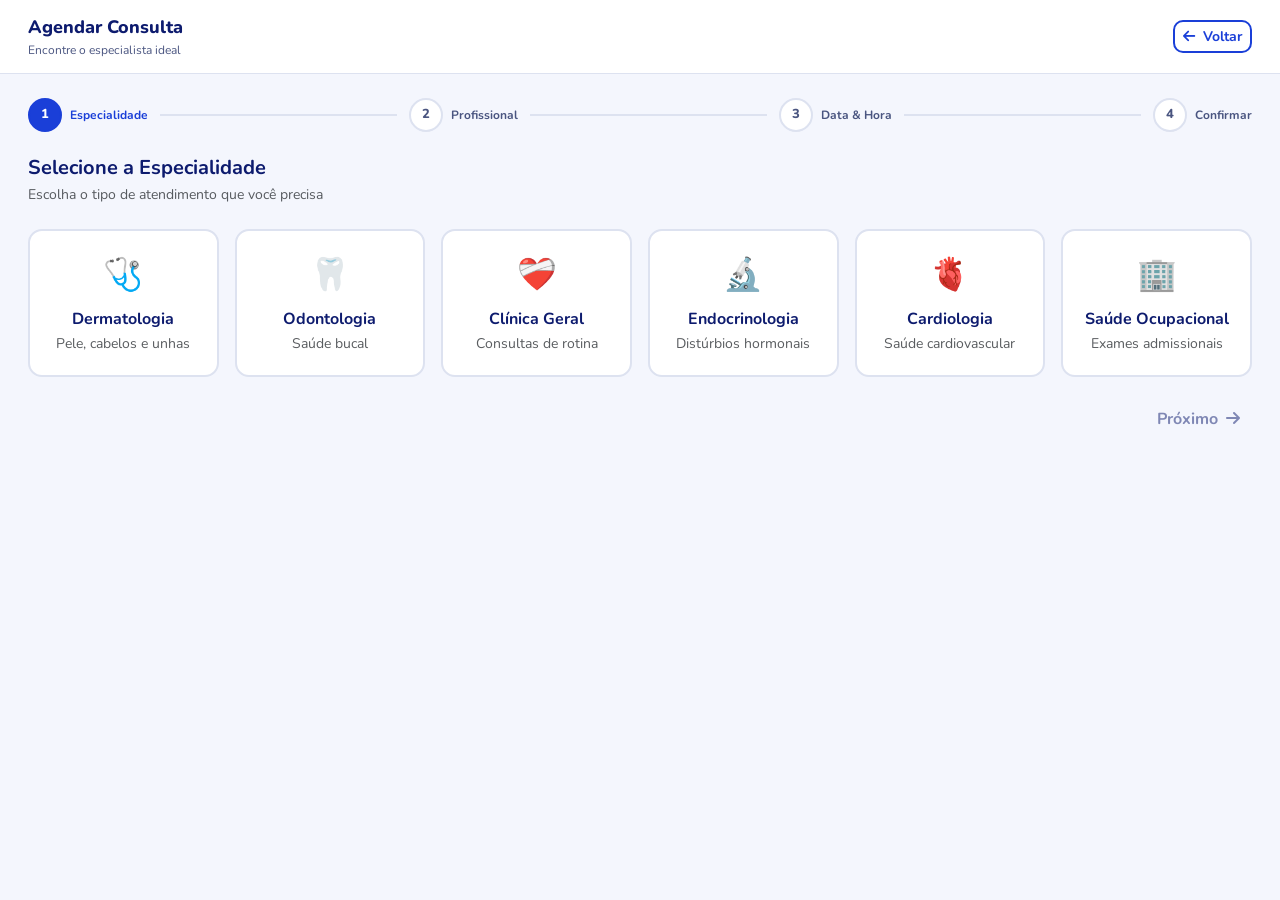
==== agendar.html @ 29ef1ad7 "feat: projeto Care(Us) - Challenge Care Plus Sprint 2" ====
<!DOCTYPE html>
<html lang="pt-BR">
<head>
  <meta charset="UTF-8">
  <meta name="viewport" content="width=device-width, initial-scale=1.0">
  <title>Care(Us) — Agendar Consulta</title>
  <link href="https://cdn.jsdelivr.net/npm/bootstrap@5.3.3/dist/css/bootstrap.min.css" rel="stylesheet">
  <link rel="stylesheet" href="https://cdnjs.cloudflare.com/ajax/libs/font-awesome/6.4.0/css/all.min.css">
  <link rel="stylesheet" href="css/style.css">
</head>
<body>

<div id="sidebarMount"></div>

<div class="main-content">

  <div class="topbar d-flex align-items-center justify-content-between">
    <div>
      <div class="page-title">Agendar Consulta</div>
      <div class="page-sub">Encontre o especialista ideal</div>
    </div>
    <a href="home.html" class="btn btn-cp-outline btn-sm">
      <i class="fas fa-arrow-left me-1"></i> Voltar
    </a>
  </div>

  <div class="page-wrapper">

    <!-- STEPPER -->
    <div class="stepper mb-4 fade-up">
      <div class="step-item active" id="si1">
        <div class="step-circle" id="sc1">1</div>
        <span class="step-label d-none d-sm-inline">Especialidade</span>
      </div>
      <div class="step-line" id="sl1"></div>
      <div class="step-item" id="si2">
        <div class="step-circle" id="sc2">2</div>
        <span class="step-label d-none d-sm-inline">Profissional</span>
      </div>
      <div class="step-line" id="sl2"></div>
      <div class="step-item" id="si3">
        <div class="step-circle" id="sc3">3</div>
        <span class="step-label d-none d-sm-inline">Data & Hora</span>
      </div>
      <div class="step-line" id="sl3"></div>
      <div class="step-item" id="si4">
        <div class="step-circle" id="sc4">4</div>
        <span class="step-label d-none d-sm-inline">Confirmar</span>
      </div>
    </div>

    <!-- PAINEL 1: Especialidade -->
    <div id="panel1">
      <h5 class="fw-bold mb-1">Selecione a Especialidade</h5>
      <p class="text-muted small mb-4">Escolha o tipo de atendimento que você precisa</p>

      <div class="row g-3 mb-4">
        <div class="col-6 col-md-4 col-lg-2">
          <div class="specialty-card" onclick="selectEspec(this,'Dermatologia')">
            <div style="font-size:32px;">🩺</div>
            <div class="fw-bold mt-2">Dermatologia</div>
            <small class="text-muted">Pele, cabelos e unhas</small>
          </div>
        </div>
        <div class="col-6 col-md-4 col-lg-2">
          <div class="specialty-card" onclick="selectEspec(this,'Odontologia')">
            <div style="font-size:32px;">🦷</div>
            <div class="fw-bold mt-2">Odontologia</div>
            <small class="text-muted">Saúde bucal</small>
          </div>
        </div>
        <div class="col-6 col-md-4 col-lg-2">
          <div class="specialty-card" onclick="selectEspec(this,'Clínica Geral')">
            <div style="font-size:32px;">❤️‍🩹</div>
            <div class="fw-bold mt-2">Clínica Geral</div>
            <small class="text-muted">Consultas de rotina</small>
          </div>
        </div>
        <div class="col-6 col-md-4 col-lg-2">
          <div class="specialty-card" onclick="selectEspec(this,'Endocrinologia')">
            <div style="font-size:32px;">🔬</div>
            <div class="fw-bold mt-2">Endocrinologia</div>
            <small class="text-muted">Distúrbios hormonais</small>
          </div>
        </div>
        <div class="col-6 col-md-4 col-lg-2">
          <div class="specialty-card" onclick="selectEspec(this,'Cardiologia')">
            <div style="font-size:32px;">🫀</div>
            <div class="fw-bold mt-2">Cardiologia</div>
            <small class="text-muted">Saúde cardiovascular</small>
          </div>
        </div>
        <div class="col-6 col-md-4 col-lg-2">
          <div class="specialty-card" onclick="selectEspec(this,'Saúde Ocupacional')">
            <div style="font-size:32px;">🏢</div>
            <div class="fw-bold mt-2">Saúde Ocupacional</div>
            <small class="text-muted">Exames admissionais</small>
          </div>
        </div>
      </div>

      <div class="text-end">
        <button class="btn btn-cp-primary" id="btnProx1" onclick="goStep(2)" disabled
                style="opacity:.5; cursor:not-allowed;">
          Próximo <i class="fas fa-arrow-right ms-1"></i>
        </button>
      </div>
    </div>

    <!-- PAINEL 2: Profissional -->
    <div id="panel2" class="d-none">
      <div class="d-flex align-items-center justify-content-between mb-3">
        <div>
          <h5 class="fw-bold mb-0">Escolha o Profissional</h5>
          <small class="text-muted" id="specLabel">3 resultados encontrados</small>
        </div>
        <button class="btn btn-cp-outline btn-sm" onclick="goStep(1)">
          <i class="fas fa-arrow-left me-1"></i> Voltar
        </button>
      </div>

      <!-- Filtros -->
      <div class="d-flex flex-wrap gap-2 mb-3">
        <button class="btn btn-sm btn-cp-primary" onclick="filterToggle(this)">Disponível hoje</button>
        <button class="btn btn-sm btn-cp-outline" onclick="filterToggle(this)">Aceita meu plano</button>
        <button class="btn btn-sm btn-cp-outline" onclick="filterToggle(this)">Desconto Prata</button>
        <button class="btn btn-sm btn-cp-outline" onclick="filterToggle(this)">Mais próximo</button>
      </div>

      <!-- Médico 1 -->
      <div class="cp-card p-3 mb-3 fade-up" style="cursor:pointer;" onclick="selectMedico('Dr. José Amaral','Alameda Araguaia, 871 – Alphaville/SP')">
        <div class="d-flex align-items-center gap-3">
          <div class="doctor-avatar" style="width:56px;height:56px;border-radius:14px;font-size:18px;">JA</div>
          <div class="flex-grow-1">
            <div class="fw-bold">Dr. José Amaral</div>
            <small class="text-muted">CRM 12.345/SP · Dermatologista</small>
            <div class="d-flex flex-wrap gap-1 mt-1">
              <span class="badge" style="background:var(--cp-gray-bg);color:var(--cp-gray-text);">🏥 Alphaville</span>
              <span class="badge" style="background:#E8F5E9;color:#2E7D32;">✓ Plano aceito</span>
              <span class="badge" style="background:#F3E5F5;color:#7B1FA2;">⭐ Desconto Prata</span>
            </div>
          </div>
          <div class="text-end flex-shrink-0">
            <div style="font-size:11px;color:var(--cp-gray-text);">Próx. disponível</div>
            <div class="fw-bold" style="color: var(--cp-blue);">Dom, 26/04</div>
            <div style="font-size:11px;color:var(--cp-green);">✓ Cobertura total</div>
          </div>
        </div>
      </div>

      <!-- Médico 2 -->
      <div class="cp-card p-3 mb-3 fade-up" style="cursor:pointer;" onclick="selectMedico('Dra. Cintia Costa','Av. das Nações Unidas, 12.901 – SP')">
        <div class="d-flex align-items-center gap-3">
          <div class="doctor-avatar" style="width:56px;height:56px;border-radius:14px;font-size:18px;background:linear-gradient(135deg,#7986CB,#00BCD4);">CC</div>
          <div class="flex-grow-1">
            <div class="fw-bold">Dra. Cintia Costa</div>
            <small class="text-muted">CRM 8.711/SP · Dermatologista</small>
            <div class="d-flex flex-wrap gap-1 mt-1">
              <span class="badge" style="background:var(--cp-gray-bg);color:var(--cp-gray-text);">🏥 Nações Unidas</span>
              <span class="badge" style="background:#F3E5F5;color:#7B1FA2;">⭐ Desconto Prata</span>
            </div>
          </div>
          <div class="text-end flex-shrink-0">
            <div style="font-size:11px;color:var(--cp-gray-text);">Próx. disponível</div>
            <div class="fw-bold" style="color: var(--cp-green);">Hoje, 17:35</div>
            <div style="font-size:11px;color:var(--cp-gray-text);">A partir de R$ 150,00</div>
          </div>
        </div>
      </div>

      <!-- Médico 3 -->
      <div class="cp-card p-3 fade-up" style="cursor:pointer;" onclick="selectMedico('Dr. Flávio Santos','Rua Luís Coelho, 223 – Consolação')">
        <div class="d-flex align-items-center gap-3">
          <div class="doctor-avatar" style="width:56px;height:56px;border-radius:14px;font-size:18px;background:linear-gradient(135deg,#43A047,#1B5E20);">FS</div>
          <div class="flex-grow-1">
            <div class="fw-bold">Dr. Flávio Santos</div>
            <small class="text-muted">CRM 5.632/SP · Dermatologista</small>
            <div class="d-flex flex-wrap gap-1 mt-1">
              <span class="badge" style="background:var(--cp-gray-bg);color:var(--cp-gray-text);">🏥 Consolação</span>
              <span class="badge" style="background:var(--cp-gray-bg);color:var(--cp-gray-text);">🚗 10 km</span>
              <span class="badge" style="background:#E8F5E9;color:#2E7D32;">✓ Plano aceito</span>
            </div>
          </div>
          <div class="text-end flex-shrink-0">
            <div style="font-size:11px;color:var(--cp-gray-text);">Próx. disponível</div>
            <div class="fw-bold" style="color: var(--cp-blue);">Sáb, 03/05</div>
            <div style="font-size:11px;color:var(--cp-green);">✓ Cobertura total</div>
          </div>
        </div>
      </div>
    </div>

    <!-- PAINEL 3: Data & Hora -->
    <div id="panel3" class="d-none">
      <div class="d-flex align-items-center justify-content-between mb-4">
        <div>
          <h5 class="fw-bold mb-0" id="medicoTitle">Agendar com Dr. José Amaral</h5>
          <small class="text-muted" id="medicoAddr">Alameda Araguaia, 871 – Alphaville/SP</small>
        </div>
        <button class="btn btn-cp-outline btn-sm" onclick="goStep(2)">
          <i class="fas fa-arrow-left me-1"></i> Voltar
        </button>
      </div>

      <div class="row g-4">
        <div class="col-md-6">
          <div class="cp-card p-4">
            <h6 class="fw-bold mb-3"><i class="fas fa-calendar me-1"></i> Escolha o Dia</h6>
            <div id="calendarioPrincipal"></div>
          </div>
        </div>
        <div class="col-md-6">
          <div class="cp-card p-4">
            <h6 class="fw-bold mb-3"><i class="fas fa-clock me-1"></i> Horários Disponíveis</h6>
            <p class="text-muted small" id="dataSelecionada">Selecione um dia no calendário</p>
            <div class="d-flex flex-wrap gap-2 mb-4">
              <span class="time-slot" onclick="selTime(this)">08:30</span>
              <span class="time-slot" onclick="selTime(this)">09:00</span>
              <span class="time-slot" onclick="selTime(this)">10:00</span>
              <span class="time-slot" onclick="selTime(this)">11:00</span>
              <span class="time-slot selected" onclick="selTime(this)">15:00</span>
              <span class="time-slot" onclick="selTime(this)">15:30</span>
              <span class="time-slot" onclick="selTime(this)">16:15</span>
              <span class="time-slot" onclick="selTime(this)">18:30</span>
            </div>
            <div class="mb-3">
              <label class="form-label fw-bold small">Observações</label>
              <textarea class="form-control" rows="3" placeholder="Descreva o motivo da consulta..."></textarea>
            </div>
            <div class="text-end">
              <button class="btn btn-cp-primary" onclick="goStep(4)">
                Continuar <i class="fas fa-arrow-right ms-1"></i>
              </button>
            </div>
          </div>
        </div>
      </div>
    </div>

    <!-- PAINEL 4: Confirmação -->
    <div id="panel4" class="d-none">
      <div class="d-flex align-items-center justify-content-between mb-4">
        <div>
          <h5 class="fw-bold mb-0">Confirmar Agendamento</h5>
          <small class="text-muted">Revise os dados antes de confirmar</small>
        </div>
        <button class="btn btn-cp-outline btn-sm" onclick="goStep(3)">
          <i class="fas fa-arrow-left me-1"></i> Voltar
        </button>
      </div>

      <div class="row g-4">
        <div class="col-lg-7">
          <!-- Resumo -->
          <div class="cp-card p-4 mb-3 fade-up"
               style="background: linear-gradient(135deg,#E8ECFF,#E0F9FB);border-color: var(--cp-blue);">
            <div class="row g-3">
              <div class="col-12">
                <small class="text-muted fw-bold">Profissional</small>
                <div class="fw-bold" id="confMedico">Dr. José Amaral</div>
                <small class="text-muted">Dermatologista</small>
              </div>
              <div class="col-md-6">
                <small class="text-muted fw-bold">Clínica</small>
                <div class="fw-bold" id="confAddr">Alameda Araguaia, 871 – Alphaville/SP</div>
              </div>
              <div class="col-md-6">
                <small class="text-muted fw-bold">Data e Hora</small>
                <div class="fw-bold">Dom, 26/04/2026 · 15:00</div>
              </div>
              <div class="col-md-6">
                <small class="text-muted fw-bold">Deslocamento</small>
                <div class="fw-bold">🚗 10 km · ~15 min (leve)</div>
              </div>
              <div class="col-md-6">
                <small class="text-muted fw-bold">Clima previsto</small>
                <div class="fw-bold">☀️ 29°C · Ensolarado</div>
              </div>
            </div>
          </div>

          <!-- Recompensa -->
          <div class="p-3 rounded-3 mb-3 d-flex align-items-center gap-3 fade-up"
               style="background:linear-gradient(135deg, var(--cp-blue-dark), var(--cp-blue)); color:#fff;">
            <span style="font-size:28px;">🏆</span>
            <div>
              <div class="fw-bold">+20 Care Points pelo agendamento!</div>
              <small style="opacity:.75;">Compareça e ganhe mais +50 pts. Cancele com 48h+ e ganhe +20 pts.</small>
            </div>
          </div>

          <!-- Integrações -->
          <div class="cp-card p-3 fade-up">
            <h6 class="fw-bold mb-3">Integrações disponíveis</h6>
            <div class="d-grid gap-2">
              <button class="btn btn-cp-outline btn-sm text-start" onclick="showToast('Adicionado ao Google Agenda!','success')">
                <i class="fab fa-google me-2" style="color:#EA4335;"></i> Sincronizar com Google Agenda
              </button>
              <button class="btn btn-cp-outline btn-sm text-start" onclick="showToast('Abrindo rota no Waze...','info')">
                <span class="me-2">🗺️</span> Planejar rota no Waze
              </button>
              <button class="btn btn-cp-outline btn-sm text-start" onclick="showToast('Disponível após a consulta.','info')">
                <i class="fas fa-rotate me-2"></i> Agendar consulta de retorno
              </button>
            </div>
          </div>
        </div>

        <div class="col-lg-5">
          <div class="cp-card p-4 fade-up">
            <h6 class="fw-bold mb-3">Resumo</h6>
            <table class="table table-sm">
              <tbody>
                <tr><td class="text-muted small">Especialidade</td><td class="fw-bold small">Dermatologia</td></tr>
                <tr><td class="text-muted small">Médico</td><td class="fw-bold small" id="resumoMedico">Dr. José Amaral</td></tr>
                <tr><td class="text-muted small">Data</td><td class="fw-bold small">26/04/2026</td></tr>
                <tr><td class="text-muted small">Hora</td><td class="fw-bold small">15:00</td></tr>
                <tr><td class="text-muted small">Cobertura</td><td><span class="badge" style="background:#E8F5E9;color:#2E7D32;">✓ Plano aceito</span></td></tr>
              </tbody>
            </table>
            <button class="btn btn-cp-primary btn-lg w-100" onclick="finalizar()">
              <i class="fas fa-check me-2"></i> Confirmar Agendamento
            </button>
            <p class="text-muted text-center mt-2" style="font-size:11px;">
              A consulta será confirmada pela nossa equipe
            </p>
          </div>
        </div>
      </div>
    </div>

    <!-- PAINEL SUCESSO -->
    <div id="panelSucesso" class="d-none text-center py-5 fade-up">
      <div style="font-size:64px;" class="mb-3">🎉</div>
      <h3 class="fw-black" style="color: var(--cp-blue);">Consulta Agendada!</h3>
      <p class="text-muted">Dr. José Amaral · Dom, 26/04 · 15:00</p>
      <div class="d-inline-block rounded-3 p-3 mb-4"
           style="background:linear-gradient(135deg,var(--cp-blue-dark),var(--cp-blue));color:#fff;">
        <div class="small" style="opacity:.75;">Care Points ganhos</div>
        <div class="fw-black" style="font-size:36px;color:var(--cp-cyan);">+20 CP</div>
        <div class="small" style="opacity:.75;">Saldo total: <strong>645 pts</strong></div>
      </div>
      <div class="d-flex justify-content-center flex-wrap gap-2">
        <a href="home.html" class="btn btn-cp-primary">
          <i class="fas fa-house me-1"></i> Ir para Início
        </a>
        <button class="btn btn-cp-outline" onclick="showToast('Adicionado ao Google Agenda!','success')">
          <i class="fab fa-google me-1"></i> Google Agenda
        </button>
        <button class="btn btn-cp-outline" onclick="showToast('Abrindo Waze...','info')">
          <i class="fas fa-location-arrow me-1"></i> Waze
        </button>
      </div>
    </div>

  </div><!-- /page-wrapper -->
</div><!-- /main-content -->

<script src="https://cdn.jsdelivr.net/npm/bootstrap@5.3.3/dist/js/bootstrap.bundle.min.js"></script>
<script src="js/app.js"></script>
<script src="js/sidebar.js"></script>
<script>
  let currentStep = 1;
  let especSelecionada = '';
  let medicoSelecionado = '';

  document.addEventListener('DOMContentLoaded', () => {
    buildSidebar('agendar');
  });

  function goStep(n) {
    // Esconde todos os painéis
    ['panel1','panel2','panel3','panel4'].forEach(id => {
      document.getElementById(id).classList.add('d-none');
    });
    document.getElementById('panel' + n).classList.remove('d-none');
    currentStep = n;

    // Atualiza o stepper
    for (let i = 1; i <= 4; i++) {
      const si = document.getElementById('si' + i);
      const sc = document.getElementById('sc' + i);
      si.classList.remove('active', 'done');
      sc.innerHTML = i;
      if (i < 4) document.getElementById('sl' + i)?.classList.remove('done');
    }
    for (let i = 1; i < n; i++) {
      document.getElementById('si' + i).classList.add('done');
      document.getElementById('sc' + i).innerHTML = '<i class="fas fa-check" style="font-size:11px;"></i>';
      if (i < 4) document.getElementById('sl' + i)?.classList.add('done');
    }
    document.getElementById('si' + n).classList.add('active');
    window.scrollTo({ top: 0, behavior: 'smooth' });

    // Inicia calendário no passo 3
    if (n === 3) renderCalendar('calendarioPrincipal', d => {
      const dias = ['Dom','Seg','Ter','Qua','Qui','Sex','Sáb'];
      const meses = ['Jan','Fev','Mar','Abr','Mai','Jun','Jul','Ago','Set','Out','Nov','Dez'];
      document.getElementById('dataSelecionada').textContent =
        `${dias[d.getDay()]}, ${d.getDate()} de ${meses[d.getMonth()]} de ${d.getFullYear()}`;
    });
  }

  function selectEspec(el, nome) {
    document.querySelectorAll('.specialty-card').forEach(c => c.classList.remove('selected'));
    el.classList.add('selected');
    especSelecionada = nome;
    const btn = document.getElementById('btnProx1');
    btn.disabled = false;
    btn.style.opacity = '1';
    btn.style.cursor = 'pointer';
    document.getElementById('specLabel').textContent = `3 resultados para "${nome}"`;
  }

  function selectMedico(nome, addr) {
    medicoSelecionado = nome;
    document.getElementById('medicoTitle').textContent = `Agendar com ${nome}`;
    document.getElementById('medicoAddr').textContent = addr;
    document.getElementById('confMedico').textContent = nome;
    document.getElementById('confAddr').textContent = addr;
    document.getElementById('resumoMedico').textContent = nome;
    goStep(3);
  }

  function selTime(el) {
    document.querySelectorAll('.time-slot').forEach(t => t.classList.remove('selected'));
    el.classList.add('selected');
  }

  function filterToggle(btn) {
    btn.classList.toggle('btn-cp-primary');
    btn.classList.toggle('btn-cp-outline');
  }

  function finalizar() {
    ['panel1','panel2','panel3','panel4'].forEach(id => {
      document.getElementById(id).classList.add('d-none');
    });
    document.getElementById('panelSucesso').classList.remove('d-none');

    // Marca todos os steps como concluídos
    for (let i = 1; i <= 4; i++) {
      document.getElementById('si' + i).classList.add('done');
      document.getElementById('sc' + i).innerHTML = '<i class="fas fa-check" style="font-size:11px;"></i>';
    }
    showToast('Consulta agendada! +20 Care Points adicionados! 🎉', 'success', 5000);
    window.scrollTo({ top: 0, behavior: 'smooth' });
  }
</script>
</body>
</html>
---- css/style.css ----
/* =============================================
   Care(Us) — Custom CSS
   Bootstrap 5 + customizações da identidade
   ============================================= */

/* --- Google Fonts --- */
@import url('https://fonts.googleapis.com/css2?family=Nunito:wght@400;600;700;800;900&display=swap');

/* --- Variáveis globais --- */
:root {
  --cp-blue:        #1A3FD8;
  --cp-blue-dark:   #0D1B6E;
  --cp-cyan:        #00C2D4;
  --cp-green:       #00A878;
  --cp-gold:        #F5A623;
  --cp-red:         #E8394C;
  --cp-gray-bg:     #F4F6FD;
  --cp-gray-text:   #4A5580;
  --cp-border:      #DDE2F0;
  --cp-sidebar-w:   240px;
}

/* --- Reset geral --- */
* { box-sizing: border-box; }

body {
  font-family: 'Nunito', sans-serif;
  background-color: var(--cp-gray-bg);
  color: var(--cp-blue-dark);
}

/* =============================================
   SIDEBAR
   ============================================= */
.sidebar {
  position: fixed;
  top: 0; left: 0;
  width: var(--cp-sidebar-w);
  height: 100vh;
  background: linear-gradient(180deg, var(--cp-blue-dark) 0%, var(--cp-blue) 100%);
  display: flex;
  flex-direction: column;
  z-index: 1000;
  transition: transform .3s ease;
  overflow-y: auto;
}

.sidebar-brand {
  padding: 24px 20px 16px;
  border-bottom: 1px solid rgba(255,255,255,.1);
}

.sidebar-brand .brand-name {
  font-size: 22px;
  font-weight: 900;
  color: #fff;
  line-height: 1;
}

.sidebar-brand .brand-name span { color: var(--cp-cyan); }

.sidebar-brand small {
  display: block;
  font-size: 11px;
  color: rgba(255,255,255,.45);
  margin-top: 2px;
}

.sidebar-user {
  display: flex;
  align-items: center;
  gap: 10px;
  padding: 16px 20px;
  border-bottom: 1px solid rgba(255,255,255,.1);
}

.sidebar-user img {
  width: 40px; height: 40px;
  border-radius: 50%;
  border: 2px solid var(--cp-cyan);
  object-fit: cover;
}

.sidebar-user .user-name  { font-weight: 700; color: #fff; font-size: 13px; }
.sidebar-user .user-level { font-size: 11px; color: var(--cp-cyan); font-weight: 600; }

/* Nav links */
.sidebar .nav-section {
  padding: 12px 20px 4px;
  font-size: 10px;
  font-weight: 800;
  color: rgba(255,255,255,.3);
  letter-spacing: 1.5px;
  text-transform: uppercase;
}

.sidebar .nav-link {
  display: flex;
  align-items: center;
  gap: 10px;
  padding: 10px 20px;
  color: rgba(255,255,255,.65);
  font-size: 14px;
  font-weight: 600;
  border-left: 3px solid transparent;
  transition: all .2s;
  text-decoration: none;
}

.sidebar .nav-link:hover {
  background: rgba(255,255,255,.07);
  color: #fff;
}

.sidebar .nav-link.active {
  background: rgba(0,194,212,.12);
  color: var(--cp-cyan);
  border-left-color: var(--cp-cyan);
}

.sidebar .nav-link i { width: 18px; text-align: center; font-size: 14px; }

/* CarePoints box */
.sidebar-points {
  margin: 12px 14px;
  background: rgba(0,194,212,.1);
  border: 1px solid rgba(0,194,212,.25);
  border-radius: 12px;
  padding: 14px;
}

.sidebar-points .pts-label { font-size: 11px; color: rgba(255,255,255,.55); font-weight: 600; }
.sidebar-points .pts-val   { font-size: 28px; font-weight: 900; color: var(--cp-cyan); line-height: 1.1; }
.sidebar-points .pts-sub   { font-size: 11px; color: rgba(255,255,255,.35); }

/* =============================================
   MAIN CONTENT
   ============================================= */
.main-content {
  margin-left: 0;
  min-height: 100vh;
  width: 100%;
}

/* Topbar */
.topbar {
  background: #fff;
  border-bottom: 1px solid var(--cp-border);
  padding: 14px 28px;
  position: sticky;
  top: 0;
  z-index: 500;
  width: 100%;
}

.topbar .page-title  { font-weight: 800; font-size: 18px; color: var(--cp-blue-dark); }
.topbar .page-sub    { font-size: 12px; color: var(--cp-gray-text); }

/* Page wrapper */
.page-wrapper { padding: 24px 28px; }

/* =============================================
   CARDS CUSTOMIZADOS
   ============================================= */
.cp-card {
  background: #fff;
  border: 1px solid var(--cp-border);
  border-radius: 16px;
  box-shadow: 0 2px 12px rgba(26,63,216,.06);
  transition: box-shadow .2s, transform .2s;
}

.cp-card:hover { box-shadow: 0 6px 24px rgba(26,63,216,.12); }

.cp-card .card-accent {
  height: 6px;
  border-radius: 16px 16px 0 0;
}

/* Stat card */
.stat-card {
  background: #fff;
  border: 1px solid var(--cp-border);
  border-radius: 14px;
  padding: 18px 20px;
  display: flex;
  align-items: center;
  gap: 14px;
  box-shadow: 0 2px 8px rgba(26,63,216,.06);
}

.stat-icon {
  width: 48px; height: 48px;
  border-radius: 12px;
  display: flex; align-items: center; justify-content: center;
  font-size: 20px; flex-shrink: 0;
}

.stat-val   { font-size: 26px; font-weight: 900; color: var(--cp-blue-dark); line-height: 1; }
.stat-label { font-size: 12px; color: var(--cp-gray-text); font-weight: 600; }

/* =============================================
   CONSULTA CARD
   ============================================= */
.consulta-card {
  background: #fff;
  border: 1px solid var(--cp-border);
  border-radius: 14px;
  padding: 20px;
  box-shadow: 0 2px 8px rgba(26,63,216,.06);
  transition: box-shadow .2s, transform .2s;
}

.consulta-card:hover {
  box-shadow: 0 6px 24px rgba(26,63,216,.12);
  transform: translateY(-2px);
}

.doctor-avatar {
  width: 48px; height: 48px;
  border-radius: 12px;
  background: linear-gradient(135deg, var(--cp-blue), var(--cp-cyan));
  display: flex; align-items: center; justify-content: center;
  font-weight: 900; color: #fff; font-size: 16px;
  flex-shrink: 0;
}

/* Weather/Traffic boxes */
.wt-box {
  background: var(--cp-gray-bg);
  border-radius: 10px;
  padding: 12px 14px;
  display: flex; align-items: center; gap: 10px;
}

.wt-box .wt-val   { font-size: 18px; font-weight: 900; color: var(--cp-blue-dark); line-height: 1; }
.wt-box .wt-label { font-size: 11px; color: var(--cp-gray-text); font-weight: 600; }

/* =============================================
   BOTÕES CUSTOMIZADOS
   ============================================= */
.btn-cp-primary {
  background: var(--cp-blue);
  color: #fff; border: none;
  border-radius: 10px; font-weight: 700;
  transition: all .2s;
}
.btn-cp-primary:hover { background: var(--cp-blue-dark); color: #fff; transform: translateY(-1px); }

.btn-cp-confirm {
  background: var(--cp-green);
  color: #fff; border: none;
  border-radius: 10px; font-weight: 700;
  transition: all .2s;
}
.btn-cp-confirm:hover { background: #007a57; color: #fff; }

.btn-cp-danger {
  background: var(--cp-red);
  color: #fff; border: none;
  border-radius: 10px; font-weight: 700;
  transition: all .2s;
}
.btn-cp-danger:hover { background: #b52a39; color: #fff; }

.btn-cp-outline {
  background: transparent;
  color: var(--cp-blue);
  border: 2px solid var(--cp-blue);
  border-radius: 10px; font-weight: 700;
  transition: all .2s;
}
.btn-cp-outline:hover { background: var(--cp-blue); color: #fff; }

/* =============================================
   BADGES / STATUS
   ============================================= */
.status-badge {
  padding: 4px 12px;
  border-radius: 99px;
  font-size: 11px; font-weight: 700;
  text-transform: uppercase; letter-spacing: .5px;
}

.status-agendada  { background: #E8F5E9; color: #2E7D32; }
.status-confirmada{ background: #E3F2FD; color: #1565C0; }
.status-concluida { background: #F3E5F5; color: #6A1B9A; }
.status-cancelada { background: #FFEBEE; color: #C62828; }

/* =============================================
   LEVEL CARDS
   ============================================= */
.level-card {
  border-radius: 14px;
  padding: 20px;
  border: 2px solid var(--cp-border);
  transition: transform .2s, box-shadow .2s;
}
.level-card:hover { transform: translateY(-3px); box-shadow: 0 8px 24px rgba(0,0,0,.1); }
.level-card.prata   { background: linear-gradient(135deg, #ECEFF1, #CFD8DC); border-color: #90A4AE; }
.level-card.ouro    { background: linear-gradient(135deg, #FFF8E1, #FFECB3); border-color: var(--cp-gold); }
.level-card.diamante{ background: linear-gradient(135deg, #E0F7FA, #B2EBF2); border-color: var(--cp-cyan); }
.level-card.fastpass{ background: linear-gradient(135deg, var(--cp-blue-dark), var(--cp-blue)); border-color: var(--cp-cyan); }
.level-card.fastpass * { color: #fff !important; }

/* =============================================
   CONQUISTAS
   ============================================= */
.conquest-item {
  display: flex; align-items: center; gap: 14px;
  background: #fff; border: 1px solid var(--cp-border);
  border-radius: 12px; padding: 14px;
  transition: box-shadow .2s;
}
.conquest-item:hover { box-shadow: 0 4px 16px rgba(26,63,216,.1); }
.conquest-item.locked { opacity: .55; filter: grayscale(.5); }

.conquest-icon {
  width: 46px; height: 46px; border-radius: 12px;
  background: linear-gradient(135deg, var(--cp-blue), var(--cp-cyan));
  display: flex; align-items: center; justify-content: center;
  font-size: 20px; flex-shrink: 0;
}
.conquest-icon.locked-icon { background: var(--cp-gray-bg); }

/* =============================================
   CARTEIRINHA
   ============================================= */
.carteirinha {
  background: linear-gradient(135deg, var(--cp-blue-dark) 0%, var(--cp-blue) 60%, #00838F 100%);
  border-radius: 20px;
  padding: 28px 32px;
  color: #fff;
  position: relative;
  overflow: hidden;
  box-shadow: 0 12px 40px rgba(26,63,216,.35);
}

.carteirinha::before {
  content: '';
  position: absolute; top: -50px; right: -50px;
  width: 200px; height: 200px; border-radius: 50%;
  background: rgba(255,255,255,.06);
}

.carteirinha-verso {
  background: linear-gradient(135deg, #1A237E, #1565C0, #006064);
  border-radius: 20px;
  padding: 28px 32px;
  color: #fff;
  position: relative; overflow: hidden;
}

/* =============================================
   STEPPER
   ============================================= */
.stepper { display: flex; align-items: center; gap: 0; margin-bottom: 24px; }
.step-item { display: flex; align-items: center; }

.step-circle {
  width: 34px; height: 34px; border-radius: 50%;
  display: flex; align-items: center; justify-content: center;
  font-size: 13px; font-weight: 800;
  border: 2px solid var(--cp-border);
  color: var(--cp-gray-text);
  background: #fff;
  transition: all .3s;
}
.step-item.active .step-circle  { background: var(--cp-blue); border-color: var(--cp-blue); color: #fff; }
.step-item.done   .step-circle  { background: var(--cp-green); border-color: var(--cp-green); color: #fff; }
.step-label { font-size: 12px; font-weight: 700; color: var(--cp-gray-text); margin-left: 8px; }
.step-item.active .step-label  { color: var(--cp-blue); }

.step-line { flex: 1; height: 2px; background: var(--cp-border); margin: 0 12px; min-width: 30px; }
.step-line.done { background: var(--cp-green); }

/* =============================================
   CALENDAR
   ============================================= */
.cal-grid {
  display: grid;
  grid-template-columns: repeat(7, 1fr);
  gap: 4px;
}

.cal-day-name {
  text-align: center; font-size: 11px;
  font-weight: 800; color: var(--cp-gray-text);
  padding-bottom: 6px;
  text-transform: uppercase;
}

.cal-day {
  aspect-ratio: 1;
  display: flex; align-items: center; justify-content: center;
  border-radius: 8px; font-size: 13px; font-weight: 600;
  cursor: pointer; color: var(--cp-gray-text);
  transition: all .15s;
}

.cal-day:hover:not(.disabled) { background: var(--cp-gray-bg); }
.cal-day.today    { background: var(--cp-blue); color: #fff; font-weight: 800; }
.cal-day.selected { background: var(--cp-cyan); color: #fff; font-weight: 800; }
.cal-day.disabled { color: #ccc; cursor: default; }
.cal-day.has-apt  { position: relative; }
.cal-day.has-apt::after {
  content: ''; position: absolute; bottom: 3px; left: 50%;
  transform: translateX(-50%); width: 4px; height: 4px;
  border-radius: 50%; background: var(--cp-blue);
}

/* Time slots */
.time-slot {
  padding: 8px 16px;
  border: 2px solid var(--cp-border);
  border-radius: 99px;
  font-size: 13px; font-weight: 700;
  cursor: pointer; color: var(--cp-gray-text);
  transition: all .15s;
}
.time-slot:hover    { border-color: var(--cp-blue); color: var(--cp-blue); }
.time-slot.selected { background: var(--cp-blue); border-color: var(--cp-blue); color: #fff; }

/* =============================================
   SPECIALTY CARDS
   ============================================= */
.specialty-card {
  background: #fff;
  border: 2px solid var(--cp-border);
  border-radius: 14px; padding: 20px;
  cursor: pointer; text-align: center;
  transition: all .2s;
}
.specialty-card:hover   { border-color: var(--cp-blue); box-shadow: 0 4px 16px rgba(26,63,216,.1); transform: translateY(-2px); }
.specialty-card.selected{ border-color: var(--cp-cyan); background: #E0F9FB; }

/* =============================================
   PROGRESS BAR CUSTOM
   ============================================= */
.cp-progress {
  height: 8px; border-radius: 99px;
  background: var(--cp-gray-bg); overflow: hidden;
}
.cp-progress-fill {
  height: 100%; border-radius: 99px;
  background: linear-gradient(90deg, var(--cp-blue), var(--cp-cyan));
  transition: width .6s ease;
}

/* =============================================
   LOGIN PAGE
   ============================================= */
.login-page {
  min-height: 100vh;
  background: linear-gradient(135deg, var(--cp-blue-dark) 0%, var(--cp-blue) 50%, #1565C0 100%);
  display: flex; align-items: center; justify-content: center;
  position: relative; overflow: hidden;
}

.login-page::before {
  content: '';
  position: absolute; top: -150px; right: -150px;
  width: 500px; height: 500px; border-radius: 50%;
  background: rgba(0,194,212,.08);
}

.login-page::after {
  content: '';
  position: absolute; bottom: -100px; left: -100px;
  width: 400px; height: 400px; border-radius: 50%;
  background: rgba(255,255,255,.04);
}

.login-card {
  background: #fff;
  border-radius: 24px;
  padding: 40px;
  width: 100%; max-width: 420px;
  position: relative; z-index: 1;
  box-shadow: 0 24px 64px rgba(0,0,0,.2);
}

/* =============================================
   ALERT BANNER
   ============================================= */
.alert-cp {
  border-radius: 12px;
  border-left: 4px solid var(--cp-blue);
  background: linear-gradient(90deg, #E8ECFF, #EEF0FB);
  padding: 12px 16px;
  display: flex; align-items: center; gap: 12px;
  font-size: 13px; color: var(--cp-gray-text);
}
.alert-cp.warning { background: linear-gradient(90deg, #FFF8E1, #FFF3E0); border-left-color: var(--cp-gold); }
.alert-cp.success { background: linear-gradient(90deg, #E8F5E9, #F1F8E9); border-left-color: var(--cp-green); }

/* =============================================
   FASTPASS BANNER
   ============================================= */
.fastpass-banner {
  background: linear-gradient(135deg, var(--cp-blue-dark), var(--cp-blue));
  border-radius: 14px;
  padding: 20px 24px;
  display: flex; align-items: center; justify-content: space-between;
  color: #fff;
}

/* =============================================
   MOBILE SIDEBAR TOGGLE
   ============================================= */
.sidebar-toggle {
  display: none;
  position: fixed; top: 14px; left: 14px;
  z-index: 1100;
  width: 40px; height: 40px;
  border-radius: 10px;
  background: var(--cp-blue);
  border: none; color: #fff; font-size: 16px;
  align-items: center; justify-content: center;
  cursor: pointer;
}

.sidebar-overlay {
  display: none;
  position: fixed; inset: 0;
  background: rgba(0,0,0,.5); z-index: 999;
}

/* =============================================
   RESPONSIVE
   ============================================= */
@media (max-width: 768px) {
  .sidebar { transform: translateX(-100%); }
  .sidebar.show { transform: translateX(0); }
  .sidebar-overlay.show { display: block; }
  .sidebar-toggle { display: flex; }
  .main-content { margin-left: 0 !important; }
  .page-wrapper { padding: 16px; }
  .topbar { padding-left: 60px; }
}

/* =============================================
   ANIMAÇÕES
   ============================================= */
@keyframes fadeUp {
  from { opacity: 0; transform: translateY(16px); }
  to   { opacity: 1; transform: translateY(0); }
}

.fade-up { animation: fadeUp .4s ease both; }
.delay-1 { animation-delay: .05s; }
.delay-2 { animation-delay: .10s; }
.delay-3 { animation-delay: .15s; }
.delay-4 { animation-delay: .20s; }
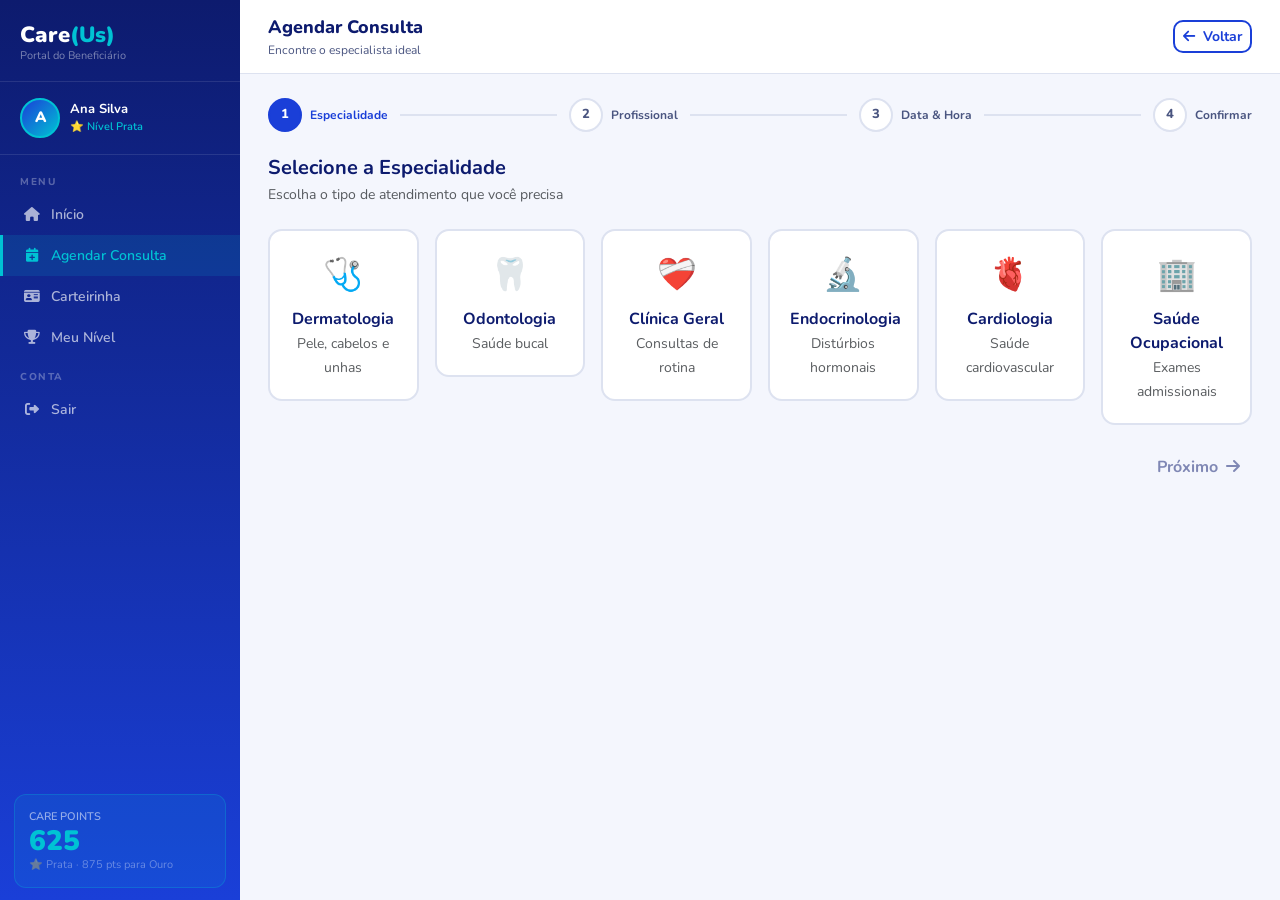
==== commit de74ca37: "feat: filtros dos medicos e dados de mock" ====
--- a/agendar.html
+++ b/agendar.html
@@ -107,95 +107,36 @@
       </div>
     </div>
 
-    <!-- PAINEL 2: Profissional -->
-    <div id="panel2" class="d-none">
-      <div class="d-flex align-items-center justify-content-between mb-3">
-        <div>
-          <h5 class="fw-bold mb-0">Escolha o Profissional</h5>
-          <small class="text-muted" id="specLabel">3 resultados encontrados</small>
-        </div>
-        <button class="btn btn-cp-outline btn-sm" onclick="goStep(1)">
-          <i class="fas fa-arrow-left me-1"></i> Voltar
-        </button>
-      </div>
-
-      <!-- Filtros -->
-      <div class="d-flex flex-wrap gap-2 mb-3">
-        <button class="btn btn-sm btn-cp-primary" onclick="filterToggle(this)">Disponível hoje</button>
-        <button class="btn btn-sm btn-cp-outline" onclick="filterToggle(this)">Aceita meu plano</button>
-        <button class="btn btn-sm btn-cp-outline" onclick="filterToggle(this)">Desconto Prata</button>
-        <button class="btn btn-sm btn-cp-outline" onclick="filterToggle(this)">Mais próximo</button>
-      </div>
-
-      <!-- Médico 1 -->
-      <div class="cp-card p-3 mb-3 fade-up" style="cursor:pointer;" onclick="selectMedico('Dr. José Amaral','Alameda Araguaia, 871 – Alphaville/SP')">
-        <div class="d-flex align-items-center gap-3">
-          <div class="doctor-avatar" style="width:56px;height:56px;border-radius:14px;font-size:18px;">JA</div>
-          <div class="flex-grow-1">
-            <div class="fw-bold">Dr. José Amaral</div>
-            <small class="text-muted">CRM 12.345/SP · Dermatologista</small>
-            <div class="d-flex flex-wrap gap-1 mt-1">
-              <span class="badge" style="background:var(--cp-gray-bg);color:var(--cp-gray-text);">🏥 Alphaville</span>
-              <span class="badge" style="background:#E8F5E9;color:#2E7D32;">✓ Plano aceito</span>
-              <span class="badge" style="background:#F3E5F5;color:#7B1FA2;">⭐ Desconto Prata</span>
-            </div>
-          </div>
-          <div class="text-end flex-shrink-0">
-            <div style="font-size:11px;color:var(--cp-gray-text);">Próx. disponível</div>
-            <div class="fw-bold" style="color: var(--cp-blue);">Dom, 26/04</div>
-            <div style="font-size:11px;color:var(--cp-green);">✓ Cobertura total</div>
-          </div>
-        </div>
-      </div>
-
-      <!-- Médico 2 -->
-      <div class="cp-card p-3 mb-3 fade-up" style="cursor:pointer;" onclick="selectMedico('Dra. Cintia Costa','Av. das Nações Unidas, 12.901 – SP')">
-        <div class="d-flex align-items-center gap-3">
-          <div class="doctor-avatar" style="width:56px;height:56px;border-radius:14px;font-size:18px;background:linear-gradient(135deg,#7986CB,#00BCD4);">CC</div>
-          <div class="flex-grow-1">
-            <div class="fw-bold">Dra. Cintia Costa</div>
-            <small class="text-muted">CRM 8.711/SP · Dermatologista</small>
-            <div class="d-flex flex-wrap gap-1 mt-1">
-              <span class="badge" style="background:var(--cp-gray-bg);color:var(--cp-gray-text);">🏥 Nações Unidas</span>
-              <span class="badge" style="background:#F3E5F5;color:#7B1FA2;">⭐ Desconto Prata</span>
-            </div>
-          </div>
-          <div class="text-end flex-shrink-0">
-            <div style="font-size:11px;color:var(--cp-gray-text);">Próx. disponível</div>
-            <div class="fw-bold" style="color: var(--cp-green);">Hoje, 17:35</div>
-            <div style="font-size:11px;color:var(--cp-gray-text);">A partir de R$ 150,00</div>
-          </div>
-        </div>
-      </div>
-
-      <!-- Médico 3 -->
-      <div class="cp-card p-3 fade-up" style="cursor:pointer;" onclick="selectMedico('Dr. Flávio Santos','Rua Luís Coelho, 223 – Consolação')">
-        <div class="d-flex align-items-center gap-3">
-          <div class="doctor-avatar" style="width:56px;height:56px;border-radius:14px;font-size:18px;background:linear-gradient(135deg,#43A047,#1B5E20);">FS</div>
-          <div class="flex-grow-1">
-            <div class="fw-bold">Dr. Flávio Santos</div>
-            <small class="text-muted">CRM 5.632/SP · Dermatologista</small>
-            <div class="d-flex flex-wrap gap-1 mt-1">
-              <span class="badge" style="background:var(--cp-gray-bg);color:var(--cp-gray-text);">🏥 Consolação</span>
-              <span class="badge" style="background:var(--cp-gray-bg);color:var(--cp-gray-text);">🚗 10 km</span>
-              <span class="badge" style="background:#E8F5E9;color:#2E7D32;">✓ Plano aceito</span>
-            </div>
-          </div>
-          <div class="text-end flex-shrink-0">
-            <div style="font-size:11px;color:var(--cp-gray-text);">Próx. disponível</div>
-            <div class="fw-bold" style="color: var(--cp-blue);">Sáb, 03/05</div>
-            <div style="font-size:11px;color:var(--cp-green);">✓ Cobertura total</div>
-          </div>
-        </div>
-      </div>
-    </div>
+<!-- PAINEL 2: Profissional -->
+<div id="panel2" class="d-none">
+  <div class="d-flex align-items-center justify-content-between mb-3">
+    <div>
+      <h5 class="fw-bold mb-0">Escolha o Profissional</h5>
+      <small class="text-muted" id="specLabel">3 resultados encontrados</small>
+    </div>
+    <button class="btn btn-cp-outline btn-sm" onclick="goStep(1)">
+      <i class="fas fa-arrow-left me-1"></i> Voltar
+    </button>
+  </div>
+
+  <!-- Filtros -->
+  <div class="d-flex flex-wrap gap-2 mb-3">
+    <button class="btn btn-sm btn-cp-outline" id="filtroHoje"  onclick="filterToggle(this,'hoje')">Disponível hoje</button>
+    <button class="btn btn-sm btn-cp-outline" id="filtroPlano" onclick="filterToggle(this,'plano')">Aceita meu plano</button>
+    <button class="btn btn-sm btn-cp-outline" id="filtroPrata" onclick="filterToggle(this,'prata')">Desconto Prata</button>
+  </div>
+
+  <!-- Lista de médicos renderizada via JS -->
+  <div id="listaMedicos"></div>
+
+</div>
 
     <!-- PAINEL 3: Data & Hora -->
     <div id="panel3" class="d-none">
       <div class="d-flex align-items-center justify-content-between mb-4">
         <div>
-          <h5 class="fw-bold mb-0" id="medicoTitle">Agendar com Dr. José Amaral</h5>
-          <small class="text-muted" id="medicoAddr">Alameda Araguaia, 871 – Alphaville/SP</small>
+          <h5 class="fw-bold mb-0" id="medicoTitle">-</h5>
+          <small class="text-muted" id="medicoAddr">-</small>
         </div>
         <button class="btn btn-cp-outline btn-sm" onclick="goStep(2)">
           <i class="fas fa-arrow-left me-1"></i> Voltar
@@ -257,12 +198,12 @@
             <div class="row g-3">
               <div class="col-12">
                 <small class="text-muted fw-bold">Profissional</small>
-                <div class="fw-bold" id="confMedico">Dr. José Amaral</div>
-                <small class="text-muted">Dermatologista</small>
+                <div class="fw-bold" id="confMedico">-</div>
+                <small class="text-muted" id="confEspec">—</small>
               </div>
               <div class="col-md-6">
                 <small class="text-muted fw-bold">Clínica</small>
-                <div class="fw-bold" id="confAddr">Alameda Araguaia, 871 – Alphaville/SP</div>
+                <div class="fw-bold" id="confAddr">-</div>
               </div>
               <div class="col-md-6">
                 <small class="text-muted fw-bold">Data e Hora</small>
@@ -311,8 +252,8 @@
             <h6 class="fw-bold mb-3">Resumo</h6>
             <table class="table table-sm">
               <tbody>
-                <tr><td class="text-muted small">Especialidade</td><td class="fw-bold small">Dermatologia</td></tr>
-                <tr><td class="text-muted small">Médico</td><td class="fw-bold small" id="resumoMedico">Dr. José Amaral</td></tr>
+                <tr><td class="text-muted small">Especialidade</td><td class="fw-bold small" id="resumoEspec">—</td></tr>
+                <tr><td class="text-muted small">Médico</td><td class="fw-bold small" id="resumoMedico">—</td></tr>
                 <tr><td class="text-muted small">Data</td><td class="fw-bold small">26/04/2026</td></tr>
                 <tr><td class="text-muted small">Hora</td><td class="fw-bold small">15:00</td></tr>
                 <tr><td class="text-muted small">Cobertura</td><td><span class="badge" style="background:#E8F5E9;color:#2E7D32;">✓ Plano aceito</span></td></tr>
@@ -333,7 +274,7 @@
     <div id="panelSucesso" class="d-none text-center py-5 fade-up">
       <div style="font-size:64px;" class="mb-3">🎉</div>
       <h3 class="fw-black" style="color: var(--cp-blue);">Consulta Agendada!</h3>
-      <p class="text-muted">Dr. José Amaral · Dom, 26/04 · 15:00</p>
+      <p class="text-muted" id="sucessoInfo">—</p>
       <div class="d-inline-block rounded-3 p-3 mb-4"
            style="background:linear-gradient(135deg,var(--cp-blue-dark),var(--cp-blue));color:#fff;">
         <div class="small" style="opacity:.75;">Care Points ganhos</div>
@@ -359,24 +300,127 @@
 <script src="https://cdn.jsdelivr.net/npm/bootstrap@5.3.3/dist/js/bootstrap.bundle.min.js"></script>
 <script src="js/app.js"></script>
 <script src="js/sidebar.js"></script>
+<script src="js/data.js"></script>
 <script>
-  let currentStep = 1;
+  let currentStep     = 1;
   let especSelecionada = '';
-  let medicoSelecionado = '';
-
+  let medicoSelecionado = {};
+  let filtrosAtivos   = { hoje: false, plano: false, prata: false };
+ 
   document.addEventListener('DOMContentLoaded', () => {
     buildSidebar('agendar');
   });
-
+ 
+  /* ---- Renderiza a lista de médicos filtrada ---- */
+  function renderMedicos() {
+    const lista = medicos.filter(m => {
+      if (m.especialidade !== especSelecionada) return false;
+      if (filtrosAtivos.hoje  && !m.proximaData.toLowerCase().includes('hoje')) return false;
+      if (filtrosAtivos.plano && !m.planoAceito)  return false;
+      if (filtrosAtivos.prata && !m.descontoPrata) return false;
+      return true;
+    });
+ 
+    const container = document.getElementById('listaMedicos');
+ 
+    if (lista.length === 0) {
+      container.innerHTML = `
+        <div class="text-center py-5 text-muted">
+          <i class="fas fa-user-doctor fa-2x mb-3"></i>
+          <p>Nenhum profissional encontrado com os filtros selecionados.</p>
+        </div>`;
+      document.getElementById('specLabel').textContent = '0 resultados encontrados';
+      return;
+    }
+ 
+    document.getElementById('specLabel').textContent =
+      `${lista.length} resultado${lista.length > 1 ? 's' : ''} para "${especSelecionada}"`;
+ 
+    container.innerHTML = lista.map(m => {
+      const avatarStyle = m.avatarGradient
+        ? `background:${m.avatarGradient};`
+        : '';
+ 
+      const badges = [
+        `<span class="badge" style="background:var(--cp-gray-bg);color:var(--cp-gray-text);">🏥 ${m.clinica}</span>`,
+        m.planoAceito  ? `<span class="badge" style="background:#E8F5E9;color:#2E7D32;">✓ Plano aceito</span>` : '',
+        m.descontoPrata ? `<span class="badge" style="background:#F3E5F5;color:#7B1FA2;">⭐ Desconto Prata</span>` : '',
+        m.distancia    ? `<span class="badge" style="background:var(--cp-gray-bg);color:var(--cp-gray-text);">🚗 ${m.distancia}</span>` : '',
+      ].filter(Boolean).join('');
+ 
+      const rodape = m.cobertura === 'total'
+        ? `<div style="font-size:11px;color:var(--cp-green);">✓ Cobertura total</div>`
+        : m.preco
+        ? `<div style="font-size:11px;color:var(--cp-gray-text);">${m.preco}</div>`
+        : '';
+ 
+      return `
+        <div class="cp-card p-3 mb-3 fade-up" style="cursor:pointer;"
+             onclick="selectMedico(${m.id})">
+          <div class="d-flex align-items-center gap-3">
+            <div class="doctor-avatar" style="width:56px;height:56px;border-radius:14px;font-size:18px;${avatarStyle}">
+              ${m.iniciais}
+            </div>
+            <div class="flex-grow-1">
+              <div class="fw-bold">${m.nome}</div>
+              <small class="text-muted">${m.crm} · ${m.especialidade}</small>
+              <div class="d-flex flex-wrap gap-1 mt-1">${badges}</div>
+            </div>
+            <div class="text-end flex-shrink-0">
+              <div style="font-size:11px;color:var(--cp-gray-text);">Próx. disponível</div>
+              <div class="fw-bold" style="color:${m.proximaDataCor};">${m.proximaData}</div>
+              ${rodape}
+            </div>
+          </div>
+        </div>`;
+    }).join('');
+  }
+ 
+  /* ---- Seleciona especialidade ---- */
+  function selectEspec(el, nome) {
+    document.querySelectorAll('.specialty-card').forEach(c => c.classList.remove('selected'));
+    el.classList.add('selected');
+    especSelecionada = nome;
+ 
+    const btn = document.getElementById('btnProx1');
+    btn.disabled = false;
+    btn.style.opacity = '1';
+    btn.style.cursor  = 'pointer';
+  }
+ 
+  /* ---- Toggle de filtros ---- */
+  function filterToggle(btn, filtro) {
+    filtrosAtivos[filtro] = !filtrosAtivos[filtro];
+    btn.classList.toggle('btn-cp-primary');
+    btn.classList.toggle('btn-cp-outline');
+    renderMedicos();
+  }
+ 
+  /* ---- Seleciona médico pelo id ---- */
+  function selectMedico(id) {
+    medicoSelecionado = medicos.find(m => m.id === id);
+ 
+    document.getElementById('medicoTitle').textContent = `Agendar com ${medicoSelecionado.nome}`;
+    document.getElementById('medicoAddr').textContent  = medicoSelecionado.endereco;
+    document.getElementById('confMedico').textContent  = medicoSelecionado.nome;
+    document.getElementById('confEspec').textContent   = medicoSelecionado.especialidade;
+    document.getElementById('confAddr').textContent    = medicoSelecionado.endereco;
+    document.getElementById('resumoMedico').textContent = medicoSelecionado.nome;
+    document.getElementById('resumoEspec').textContent  = medicoSelecionado.especialidade;
+    document.getElementById('sucessoInfo').textContent  = `${medicoSelecionado.nome} · Dom, 26/04 · 15:00`;
+ 
+    goStep(3);
+  }
+ 
+  /* ---- Navegação entre steps ---- */
   function goStep(n) {
-    // Esconde todos os painéis
     ['panel1','panel2','panel3','panel4'].forEach(id => {
       document.getElementById(id).classList.add('d-none');
     });
     document.getElementById('panel' + n).classList.remove('d-none');
     currentStep = n;
-
-    // Atualiza o stepper
+ 
+    // Atualiza stepper
     for (let i = 1; i <= 4; i++) {
       const si = document.getElementById('si' + i);
       const sc = document.getElementById('sc' + i);
@@ -391,54 +435,32 @@
     }
     document.getElementById('si' + n).classList.add('active');
     window.scrollTo({ top: 0, behavior: 'smooth' });
-
-    // Inicia calendário no passo 3
+ 
+    // Renderiza médicos ao entrar no passo 2
+    if (n === 2) renderMedicos();
+ 
+    // Inicia calendário ao entrar no passo 3
     if (n === 3) renderCalendar('calendarioPrincipal', d => {
-      const dias = ['Dom','Seg','Ter','Qua','Qui','Sex','Sáb'];
-      const meses = ['Jan','Fev','Mar','Abr','Mai','Jun','Jul','Ago','Set','Out','Nov','Dez'];
+      const dias   = ['Dom','Seg','Ter','Qua','Qui','Sex','Sáb'];
+      const meses  = ['Jan','Fev','Mar','Abr','Mai','Jun','Jul','Ago','Set','Out','Nov','Dez'];
       document.getElementById('dataSelecionada').textContent =
         `${dias[d.getDay()]}, ${d.getDate()} de ${meses[d.getMonth()]} de ${d.getFullYear()}`;
     });
   }
-
-  function selectEspec(el, nome) {
-    document.querySelectorAll('.specialty-card').forEach(c => c.classList.remove('selected'));
-    el.classList.add('selected');
-    especSelecionada = nome;
-    const btn = document.getElementById('btnProx1');
-    btn.disabled = false;
-    btn.style.opacity = '1';
-    btn.style.cursor = 'pointer';
-    document.getElementById('specLabel').textContent = `3 resultados para "${nome}"`;
-  }
-
-  function selectMedico(nome, addr) {
-    medicoSelecionado = nome;
-    document.getElementById('medicoTitle').textContent = `Agendar com ${nome}`;
-    document.getElementById('medicoAddr').textContent = addr;
-    document.getElementById('confMedico').textContent = nome;
-    document.getElementById('confAddr').textContent = addr;
-    document.getElementById('resumoMedico').textContent = nome;
-    goStep(3);
-  }
-
+ 
+  /* ---- Seleciona horário ---- */
   function selTime(el) {
     document.querySelectorAll('.time-slot').forEach(t => t.classList.remove('selected'));
     el.classList.add('selected');
   }
-
-  function filterToggle(btn) {
-    btn.classList.toggle('btn-cp-primary');
-    btn.classList.toggle('btn-cp-outline');
-  }
-
+ 
+  /* ---- Finaliza agendamento ---- */
   function finalizar() {
     ['panel1','panel2','panel3','panel4'].forEach(id => {
       document.getElementById(id).classList.add('d-none');
     });
     document.getElementById('panelSucesso').classList.remove('d-none');
-
-    // Marca todos os steps como concluídos
+ 
     for (let i = 1; i <= 4; i++) {
       document.getElementById('si' + i).classList.add('done');
       document.getElementById('sc' + i).innerHTML = '<i class="fas fa-check" style="font-size:11px;"></i>';
@@ -447,5 +469,6 @@
     window.scrollTo({ top: 0, behavior: 'smooth' });
   }
 </script>
+
 </body>
 </html>
--- a/css/style.css
+++ b/css/style.css
@@ -137,9 +137,8 @@
    MAIN CONTENT
    ============================================= */
 .main-content {
-  margin-left: 0;
+  margin-left: var(--cp-sidebar-w);
   min-height: 100vh;
-  width: 100%;
 }
 
 /* Topbar */
